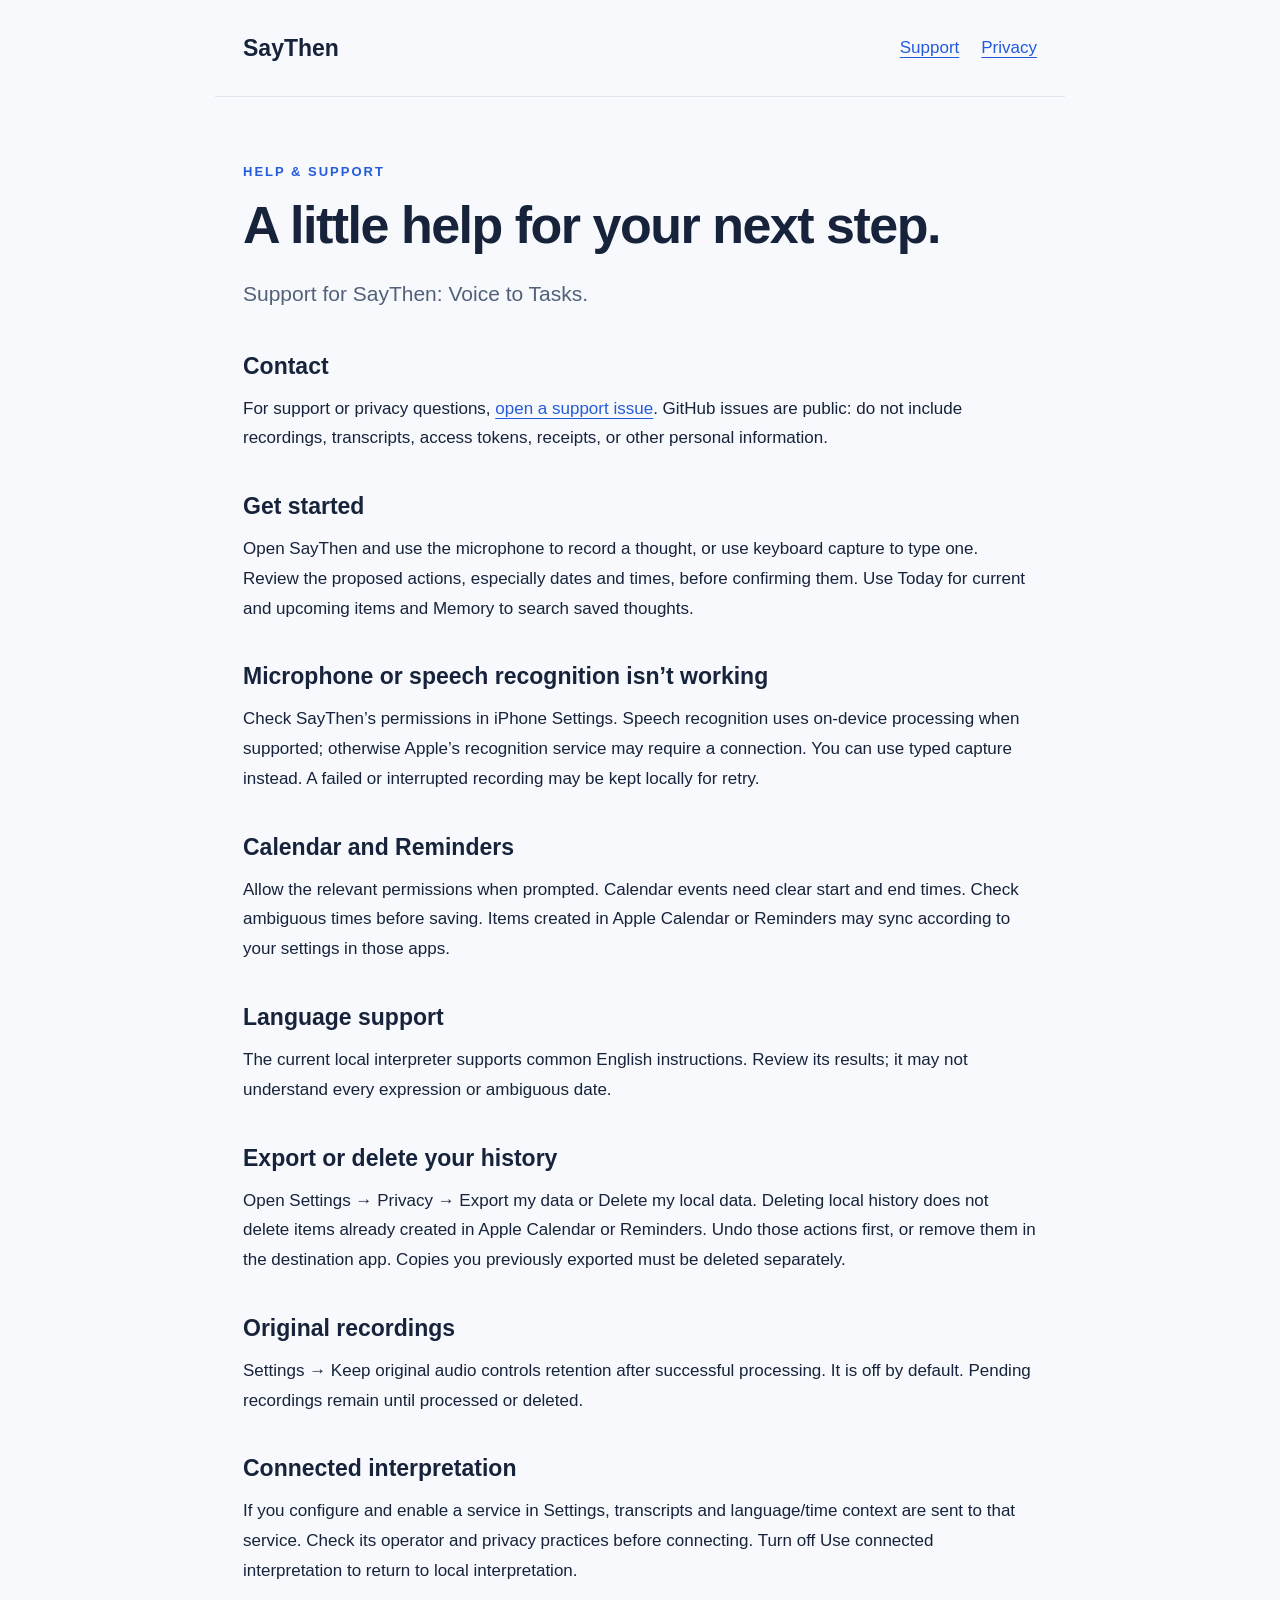
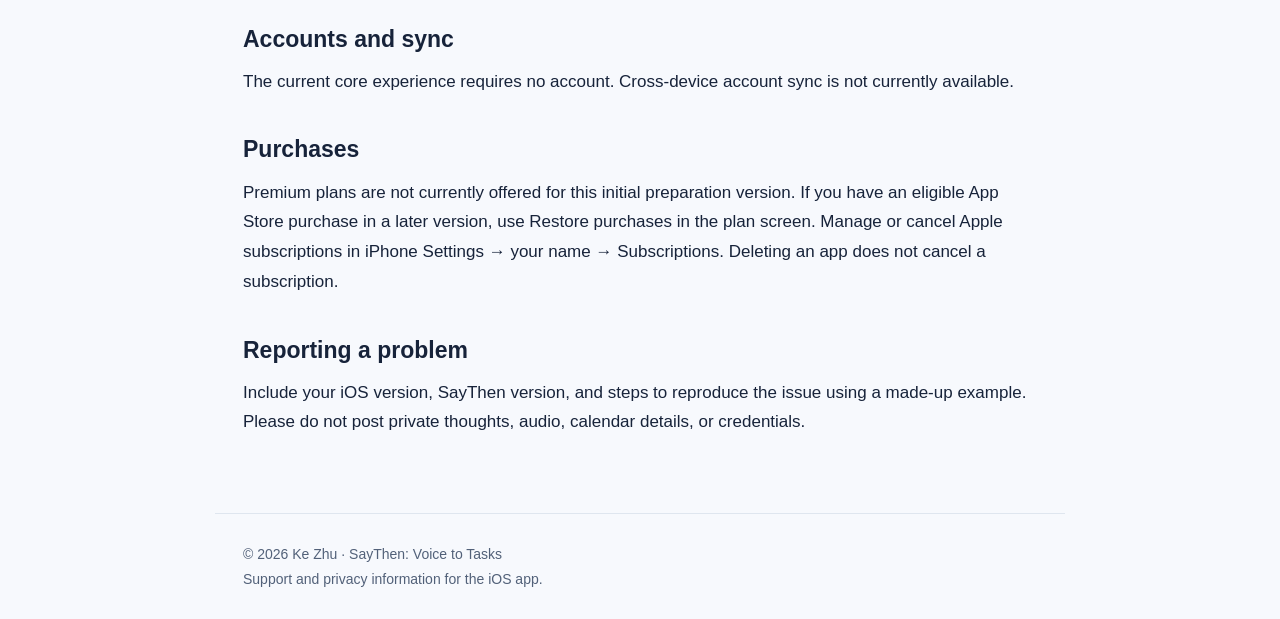
==== support/index.html @ 4a983cf8 "Add SayThen public support/index.html" ====
<!doctype html><html lang="en"><head><meta charset="utf-8"><meta name="viewport" content="width=device-width, initial-scale=1"><meta name="description" content="Support for SayThen: Voice to Tasks."><title>Support · SayThen</title><link rel="stylesheet" href="../style.css"></head><body><header><a href="../">SayThen</a><nav aria-label="Main"><a href="../support/">Support</a><a href="../privacy/">Privacy</a></nav></header><main><p class="eyebrow">Help &amp; support</p><h1>A little help for your next step.</h1><p class="lead">Support for SayThen: Voice to Tasks.</p><h2>Contact</h2><p>For support or privacy questions, <a href="https://github.com/lemon-tea-ai/saythen/issues/new">open a support issue</a>. GitHub issues are public: do not include recordings, transcripts, access tokens, receipts, or other personal information.</p><h2>Get started</h2><p>Open SayThen and use the microphone to record a thought, or use keyboard capture to type one. Review the proposed actions, especially dates and times, before confirming them. Use Today for current and upcoming items and Memory to search saved thoughts.</p><h2>Microphone or speech recognition isn’t working</h2><p>Check SayThen’s permissions in iPhone Settings. Speech recognition uses on-device processing when supported; otherwise Apple’s recognition service may require a connection. You can use typed capture instead. A failed or interrupted recording may be kept locally for retry.</p><h2>Calendar and Reminders</h2><p>Allow the relevant permissions when prompted. Calendar events need clear start and end times. Check ambiguous times before saving. Items created in Apple Calendar or Reminders may sync according to your settings in those apps.</p><h2>Language support</h2><p>The current local interpreter supports common English instructions. Review its results; it may not understand every expression or ambiguous date.</p><h2>Export or delete your history</h2><p>Open Settings → Privacy → Export my data or Delete my local data. Deleting local history does not delete items already created in Apple Calendar or Reminders. Undo those actions first, or remove them in the destination app. Copies you previously exported must be deleted separately.</p><h2>Original recordings</h2><p>Settings → Keep original audio controls retention after successful processing. It is off by default. Pending recordings remain until processed or deleted.</p><h2>Connected interpretation</h2><p>If you configure and enable a service in Settings, transcripts and language/time context are sent to that service. Check its operator and privacy practices before connecting. Turn off Use connected interpretation to return to local interpretation.</p><h2>Accounts and sync</h2><p>The current core experience requires no account. Cross-device account sync is not currently available.</p><h2>Purchases</h2><p>Premium plans are not currently offered for this initial preparation version. If you have an eligible App Store purchase in a later version, use Restore purchases in the plan screen. Manage or cancel Apple subscriptions in iPhone Settings → your name → Subscriptions. Deleting an app does not cancel a subscription.</p><h2>Reporting a problem</h2><p>Include your iOS version, SayThen version, and steps to reproduce the issue using a made-up example. Please do not post private thoughts, audio, calendar details, or credentials.</p></main><footer>© 2026 Ke Zhu · SayThen: Voice to Tasks<br>Support and privacy information for the iOS app.</footer></body></html>
---- style.css ----
:root{color-scheme:light;--ink:#17233a;--muted:#526179;--blue:#245bdb;--line:#dfe6ef}*{box-sizing:border-box}body{margin:0;background:#f7f9fd;color:var(--ink);font:17px/1.75 -apple-system,BlinkMacSystemFont,"Segoe UI",sans-serif}header,main,footer{max-width:850px;margin:auto;padding:28px}header{display:flex;justify-content:space-between;align-items:center;gap:20px;border-bottom:1px solid var(--line)}header>a{font-size:23px;font-weight:750;text-decoration:none;color:var(--ink)}nav{display:flex;gap:22px}a{color:var(--blue);text-underline-offset:4px}main{padding-top:52px;padding-bottom:64px}h1{font-size:clamp(32px,6vw,52px);line-height:1.15;letter-spacing:-1.5px;margin:0 0 20px}h2{font-size:23px;line-height:1.35;margin:38px 0 12px}p,ul{margin:12px 0}.eyebrow{color:var(--blue);font-size:13px;font-weight:700;text-transform:uppercase;letter-spacing:2px}.lead{font-size:21px;color:var(--muted)}.card{padding:22px 26px;background:white;border:1px solid var(--line);border-radius:18px;margin:26px 0}.meta,footer{font-size:14px;color:var(--muted)}footer{border-top:1px solid var(--line)}a:focus-visible{outline:3px solid var(--blue);outline-offset:5px}@media(max-width:480px){header{align-items:flex-start;flex-direction:column;gap:8px}header,main,footer{padding-left:22px;padding-right:22px}}
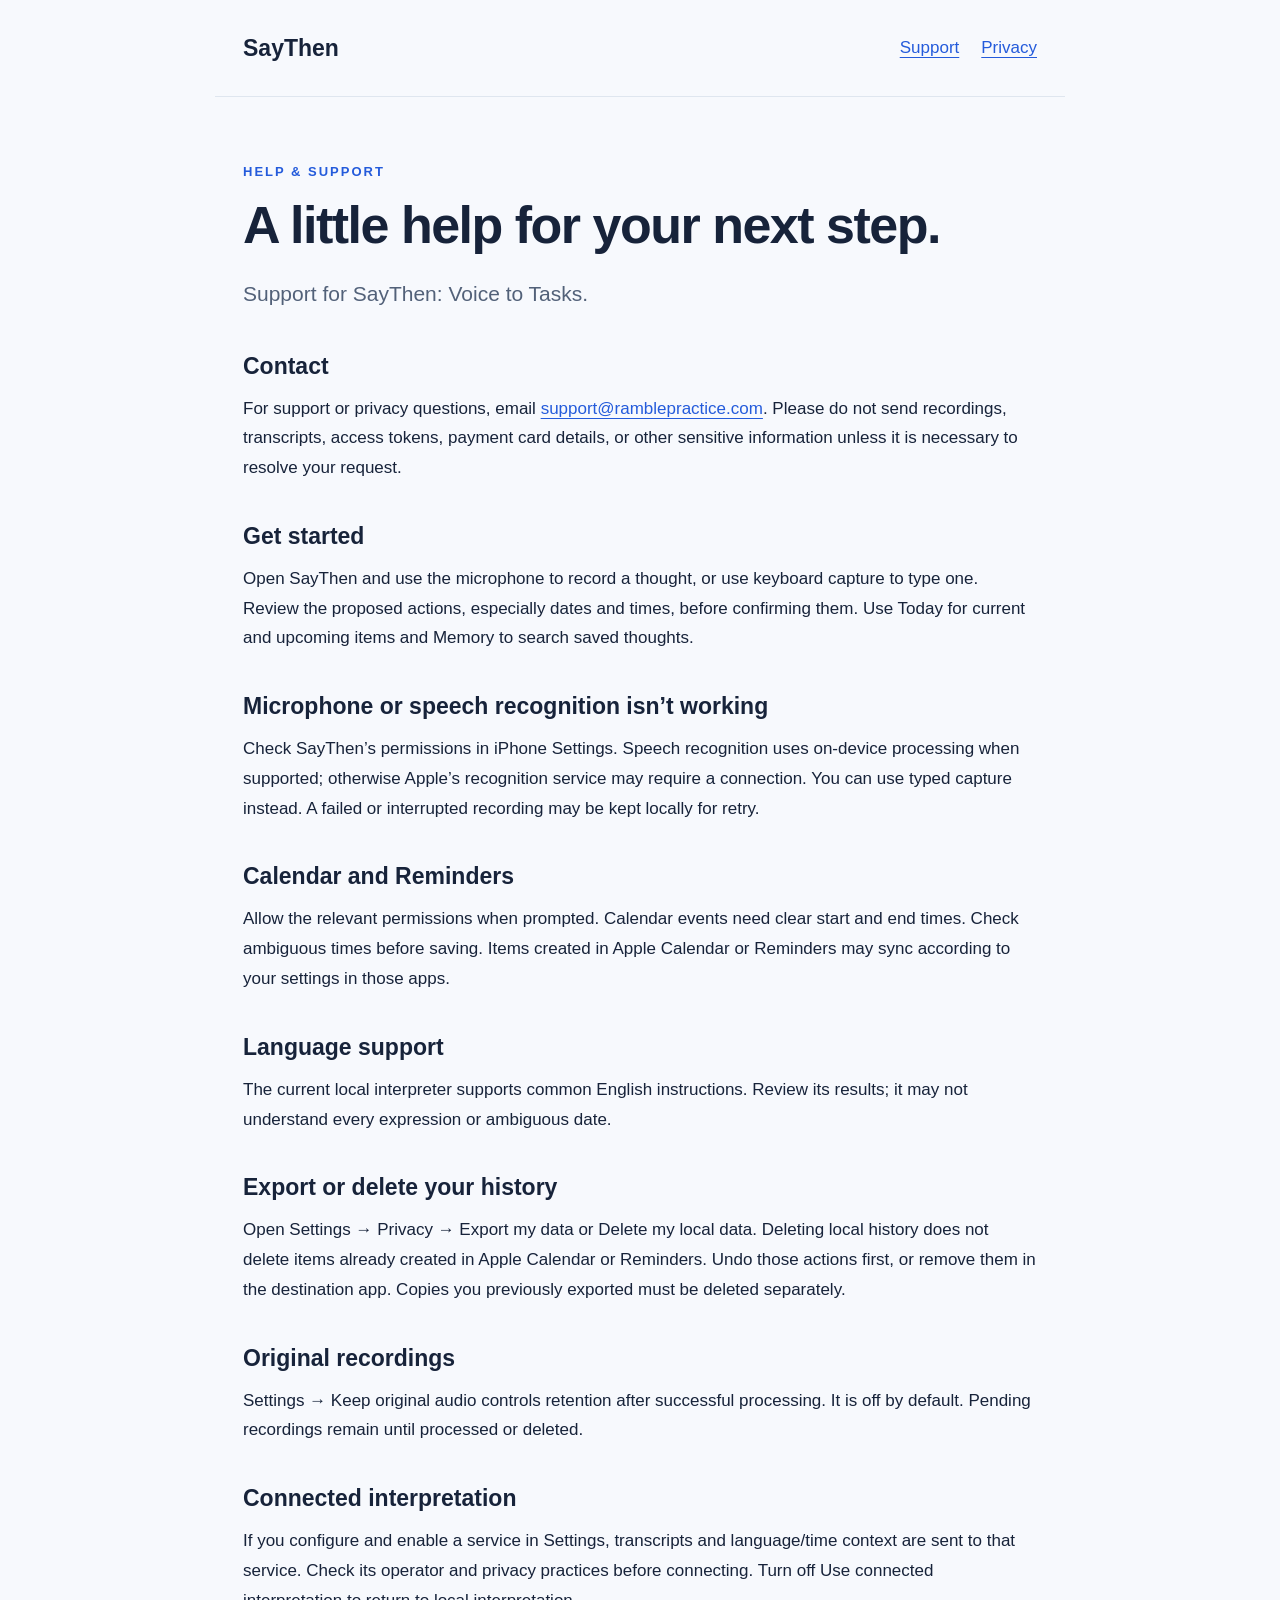
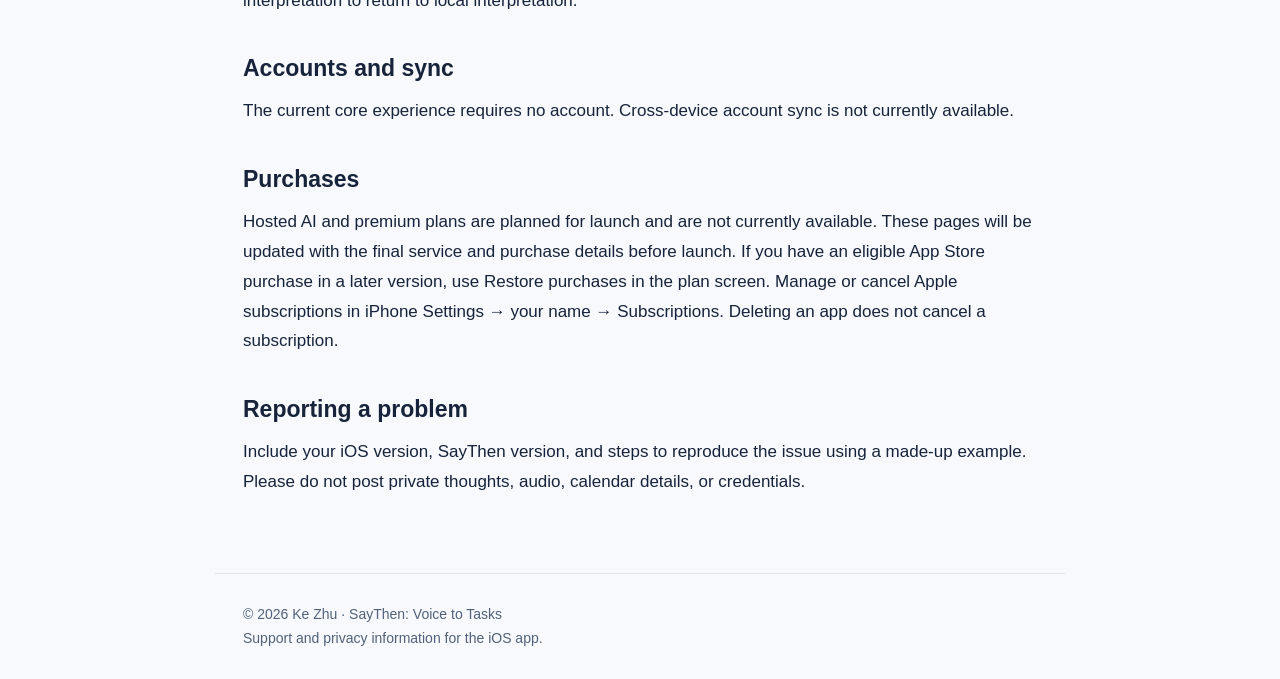
==== commit 231de8d8: "Update approved SayThen support contact and launch status" ====
--- a/support/index.html
+++ b/support/index.html
@@ -1 +1 @@
-<!doctype html><html lang="en"><head><meta charset="utf-8"><meta name="viewport" content="width=device-width, initial-scale=1"><meta name="description" content="Support for SayThen: Voice to Tasks."><title>Support · SayThen</title><link rel="stylesheet" href="../style.css"></head><body><header><a href="../">SayThen</a><nav aria-label="Main"><a href="../support/">Support</a><a href="../privacy/">Privacy</a></nav></header><main><p class="eyebrow">Help &amp; support</p><h1>A little help for your next step.</h1><p class="lead">Support for SayThen: Voice to Tasks.</p><h2>Contact</h2><p>For support or privacy questions, <a href="https://github.com/lemon-tea-ai/saythen/issues/new">open a support issue</a>. GitHub issues are public: do not include recordings, transcripts, access tokens, receipts, or other personal information.</p><h2>Get started</h2><p>Open SayThen and use the microphone to record a thought, or use keyboard capture to type one. Review the proposed actions, especially dates and times, before confirming them. Use Today for current and upcoming items and Memory to search saved thoughts.</p><h2>Microphone or speech recognition isn’t working</h2><p>Check SayThen’s permissions in iPhone Settings. Speech recognition uses on-device processing when supported; otherwise Apple’s recognition service may require a connection. You can use typed capture instead. A failed or interrupted recording may be kept locally for retry.</p><h2>Calendar and Reminders</h2><p>Allow the relevant permissions when prompted. Calendar events need clear start and end times. Check ambiguous times before saving. Items created in Apple Calendar or Reminders may sync according to your settings in those apps.</p><h2>Language support</h2><p>The current local interpreter supports common English instructions. Review its results; it may not understand every expression or ambiguous date.</p><h2>Export or delete your history</h2><p>Open Settings → Privacy → Export my data or Delete my local data. Deleting local history does not delete items already created in Apple Calendar or Reminders. Undo those actions first, or remove them in the destination app. Copies you previously exported must be deleted separately.</p><h2>Original recordings</h2><p>Settings → Keep original audio controls retention after successful processing. It is off by default. Pending recordings remain until processed or deleted.</p><h2>Connected interpretation</h2><p>If you configure and enable a service in Settings, transcripts and language/time context are sent to that service. Check its operator and privacy practices before connecting. Turn off Use connected interpretation to return to local interpretation.</p><h2>Accounts and sync</h2><p>The current core experience requires no account. Cross-device account sync is not currently available.</p><h2>Purchases</h2><p>Premium plans are not currently offered for this initial preparation version. If you have an eligible App Store purchase in a later version, use Restore purchases in the plan screen. Manage or cancel Apple subscriptions in iPhone Settings → your name → Subscriptions. Deleting an app does not cancel a subscription.</p><h2>Reporting a problem</h2><p>Include your iOS version, SayThen version, and steps to reproduce the issue using a made-up example. Please do not post private thoughts, audio, calendar details, or credentials.</p></main><footer>© 2026 Ke Zhu · SayThen: Voice to Tasks<br>Support and privacy information for the iOS app.</footer></body></html>+<!doctype html><html lang="en"><head><meta charset="utf-8"><meta name="viewport" content="width=device-width, initial-scale=1"><meta name="description" content="Support for SayThen: Voice to Tasks."><title>Support · SayThen</title><link rel="stylesheet" href="../style.css"></head><body><header><a href="../">SayThen</a><nav aria-label="Main"><a href="../support/">Support</a><a href="../privacy/">Privacy</a></nav></header><main><p class="eyebrow">Help &amp; support</p><h1>A little help for your next step.</h1><p class="lead">Support for SayThen: Voice to Tasks.</p><h2>Contact</h2><p>For support or privacy questions, email <a href="mailto:support@ramblepractice.com">support@ramblepractice.com</a>. Please do not send recordings, transcripts, access tokens, payment card details, or other sensitive information unless it is necessary to resolve your request.</p><h2>Get started</h2><p>Open SayThen and use the microphone to record a thought, or use keyboard capture to type one. Review the proposed actions, especially dates and times, before confirming them. Use Today for current and upcoming items and Memory to search saved thoughts.</p><h2>Microphone or speech recognition isn’t working</h2><p>Check SayThen’s permissions in iPhone Settings. Speech recognition uses on-device processing when supported; otherwise Apple’s recognition service may require a connection. You can use typed capture instead. A failed or interrupted recording may be kept locally for retry.</p><h2>Calendar and Reminders</h2><p>Allow the relevant permissions when prompted. Calendar events need clear start and end times. Check ambiguous times before saving. Items created in Apple Calendar or Reminders may sync according to your settings in those apps.</p><h2>Language support</h2><p>The current local interpreter supports common English instructions. Review its results; it may not understand every expression or ambiguous date.</p><h2>Export or delete your history</h2><p>Open Settings → Privacy → Export my data or Delete my local data. Deleting local history does not delete items already created in Apple Calendar or Reminders. Undo those actions first, or remove them in the destination app. Copies you previously exported must be deleted separately.</p><h2>Original recordings</h2><p>Settings → Keep original audio controls retention after successful processing. It is off by default. Pending recordings remain until processed or deleted.</p><h2>Connected interpretation</h2><p>If you configure and enable a service in Settings, transcripts and language/time context are sent to that service. Check its operator and privacy practices before connecting. Turn off Use connected interpretation to return to local interpretation.</p><h2>Accounts and sync</h2><p>The current core experience requires no account. Cross-device account sync is not currently available.</p><h2>Purchases</h2><p>Hosted AI and premium plans are planned for launch and are not currently available. These pages will be updated with the final service and purchase details before launch. If you have an eligible App Store purchase in a later version, use Restore purchases in the plan screen. Manage or cancel Apple subscriptions in iPhone Settings → your name → Subscriptions. Deleting an app does not cancel a subscription.</p><h2>Reporting a problem</h2><p>Include your iOS version, SayThen version, and steps to reproduce the issue using a made-up example. Please do not post private thoughts, audio, calendar details, or credentials.</p></main><footer>© 2026 Ke Zhu · SayThen: Voice to Tasks<br>Support and privacy information for the iOS app.</footer></body></html>
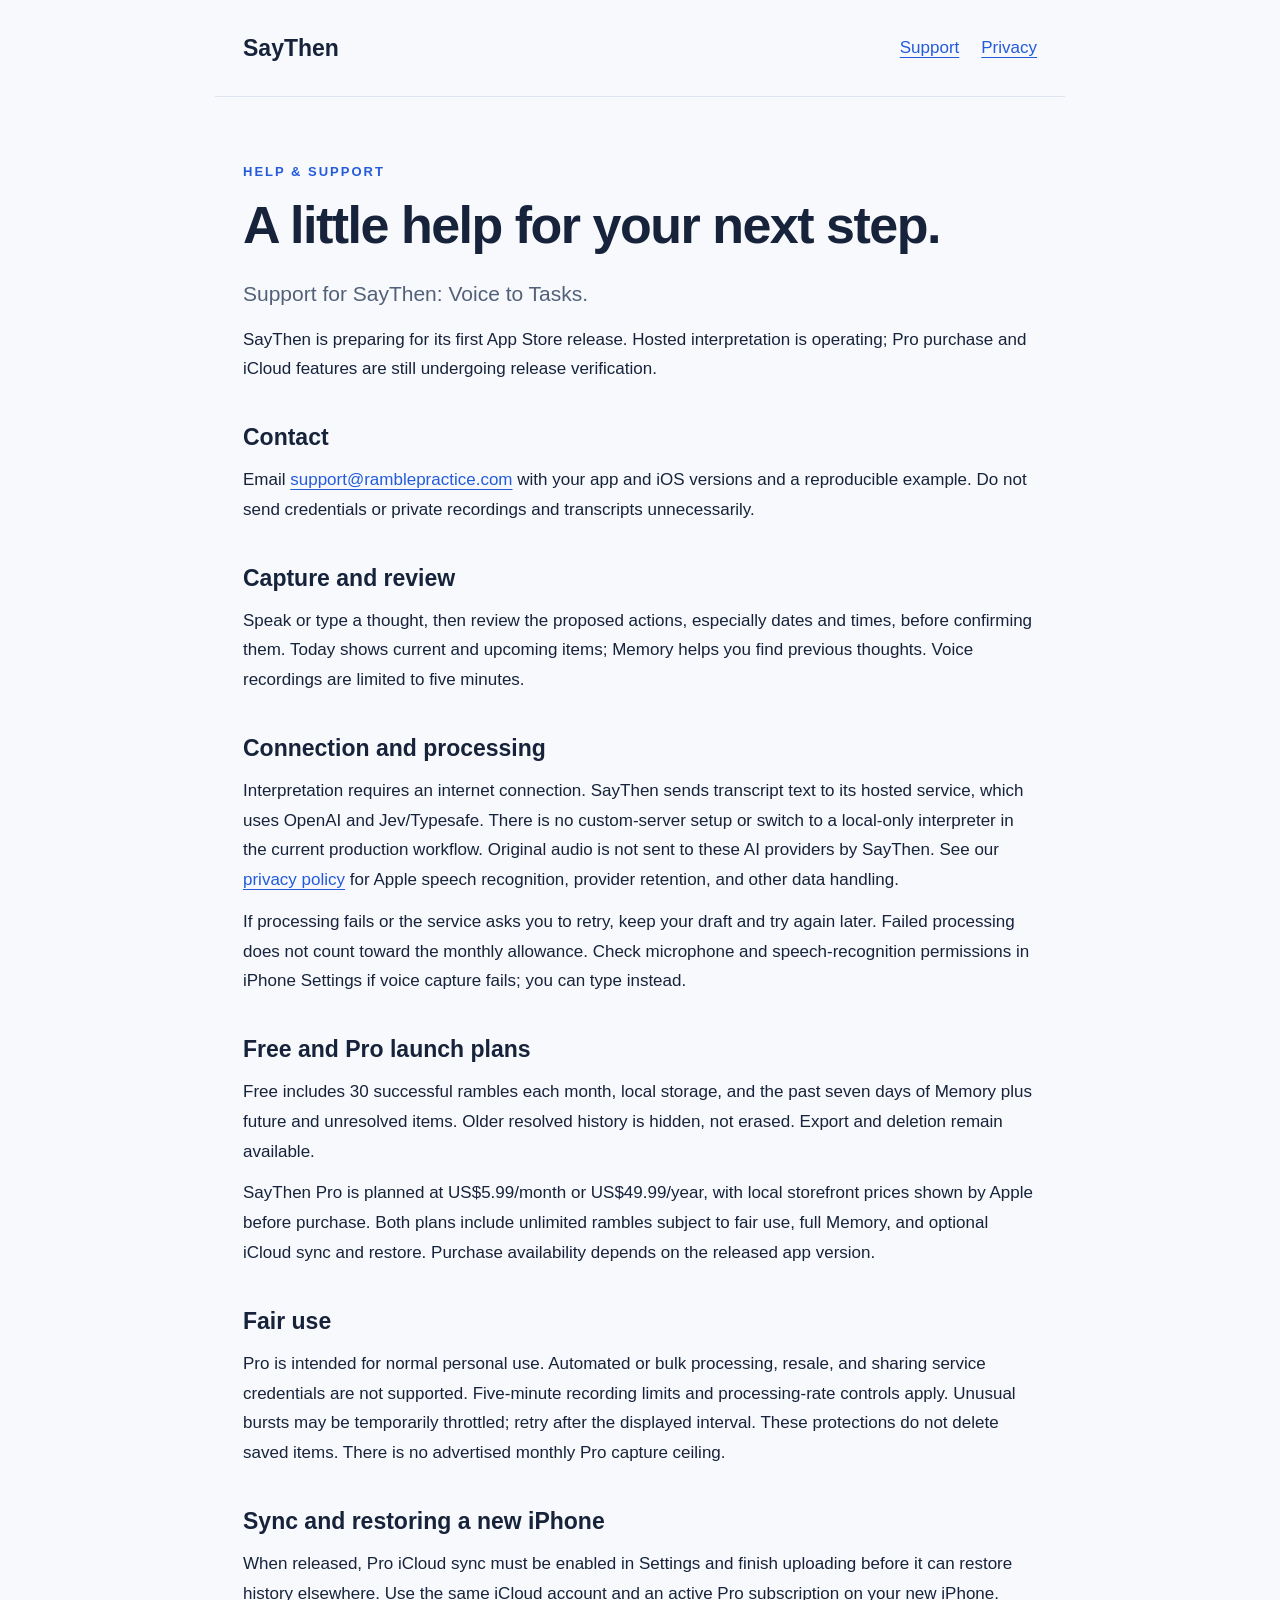
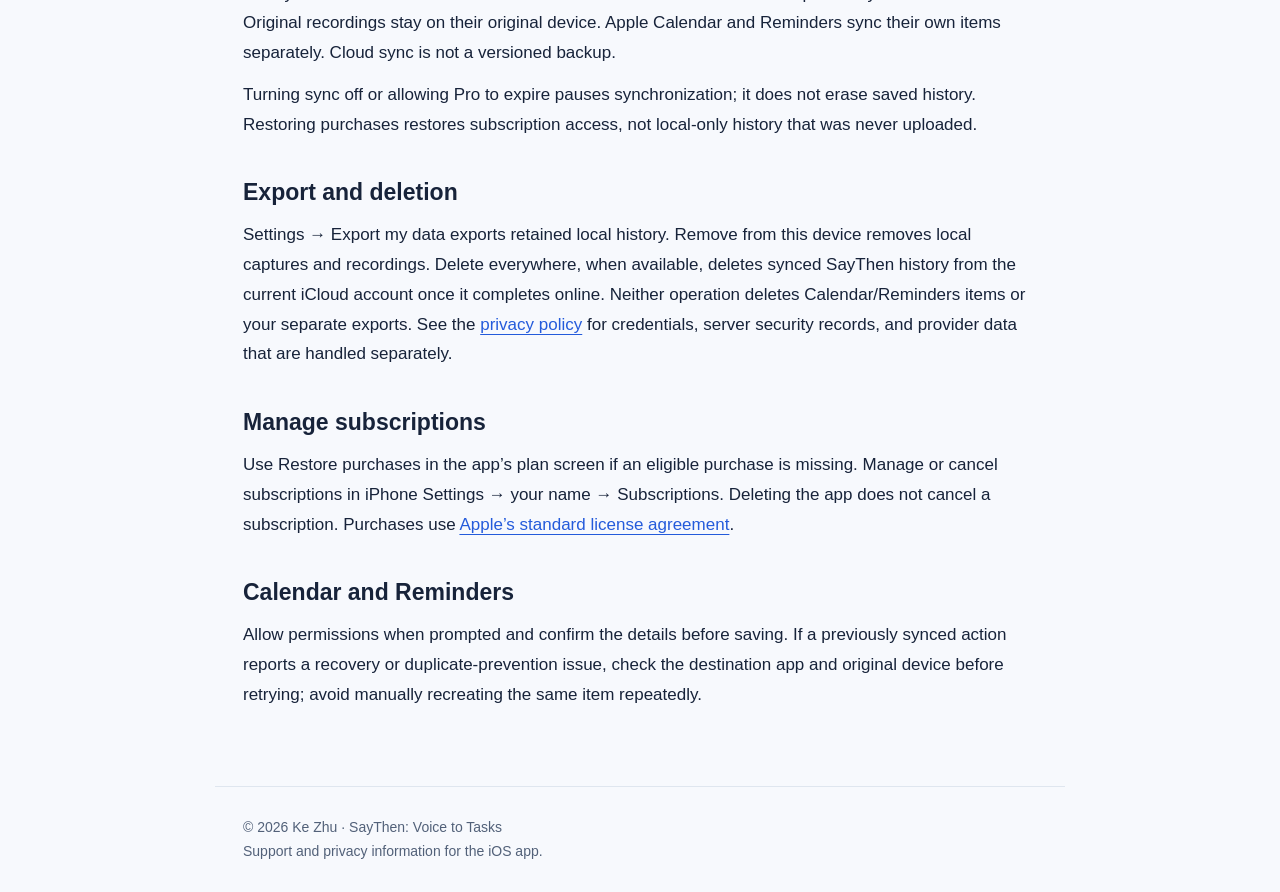
==== commit 9fdb21c1: "Update SayThen hosted-service privacy and support disclosures" ====
--- a/support/index.html
+++ b/support/index.html
@@ -1 +1,15 @@
-<!doctype html><html lang="en"><head><meta charset="utf-8"><meta name="viewport" content="width=device-width, initial-scale=1"><meta name="description" content="Support for SayThen: Voice to Tasks."><title>Support · SayThen</title><link rel="stylesheet" href="../style.css"></head><body><header><a href="../">SayThen</a><nav aria-label="Main"><a href="../support/">Support</a><a href="../privacy/">Privacy</a></nav></header><main><p class="eyebrow">Help &amp; support</p><h1>A little help for your next step.</h1><p class="lead">Support for SayThen: Voice to Tasks.</p><h2>Contact</h2><p>For support or privacy questions, email <a href="mailto:support@ramblepractice.com">support@ramblepractice.com</a>. Please do not send recordings, transcripts, access tokens, payment card details, or other sensitive information unless it is necessary to resolve your request.</p><h2>Get started</h2><p>Open SayThen and use the microphone to record a thought, or use keyboard capture to type one. Review the proposed actions, especially dates and times, before confirming them. Use Today for current and upcoming items and Memory to search saved thoughts.</p><h2>Microphone or speech recognition isn’t working</h2><p>Check SayThen’s permissions in iPhone Settings. Speech recognition uses on-device processing when supported; otherwise Apple’s recognition service may require a connection. You can use typed capture instead. A failed or interrupted recording may be kept locally for retry.</p><h2>Calendar and Reminders</h2><p>Allow the relevant permissions when prompted. Calendar events need clear start and end times. Check ambiguous times before saving. Items created in Apple Calendar or Reminders may sync according to your settings in those apps.</p><h2>Language support</h2><p>The current local interpreter supports common English instructions. Review its results; it may not understand every expression or ambiguous date.</p><h2>Export or delete your history</h2><p>Open Settings → Privacy → Export my data or Delete my local data. Deleting local history does not delete items already created in Apple Calendar or Reminders. Undo those actions first, or remove them in the destination app. Copies you previously exported must be deleted separately.</p><h2>Original recordings</h2><p>Settings → Keep original audio controls retention after successful processing. It is off by default. Pending recordings remain until processed or deleted.</p><h2>Connected interpretation</h2><p>If you configure and enable a service in Settings, transcripts and language/time context are sent to that service. Check its operator and privacy practices before connecting. Turn off Use connected interpretation to return to local interpretation.</p><h2>Accounts and sync</h2><p>The current core experience requires no account. Cross-device account sync is not currently available.</p><h2>Purchases</h2><p>Hosted AI and premium plans are planned for launch and are not currently available. These pages will be updated with the final service and purchase details before launch. If you have an eligible App Store purchase in a later version, use Restore purchases in the plan screen. Manage or cancel Apple subscriptions in iPhone Settings → your name → Subscriptions. Deleting an app does not cancel a subscription.</p><h2>Reporting a problem</h2><p>Include your iOS version, SayThen version, and steps to reproduce the issue using a made-up example. Please do not post private thoughts, audio, calendar details, or credentials.</p></main><footer>© 2026 Ke Zhu · SayThen: Voice to Tasks<br>Support and privacy information for the iOS app.</footer></body></html>+<!doctype html><html lang="en"><head><meta charset="utf-8"><meta name="viewport" content="width=device-width, initial-scale=1"><meta name="description" content="Support for SayThen: Voice to Tasks."><title>Support · SayThen</title><link rel="stylesheet" href="../style.css"></head><body><header><a href="../">SayThen</a><nav aria-label="Main"><a href="../support/">Support</a><a href="../privacy/">Privacy</a></nav></header><main><p class="eyebrow">Help &amp; support</p><h1>A little help for your next step.</h1>
+<p class="lead">Support for SayThen: Voice to Tasks.</p>
+<p>SayThen is preparing for its first App Store release. Hosted interpretation is operating; Pro purchase and iCloud features are still undergoing release verification.</p>
+<h2>Contact</h2><p>Email <a href="mailto:support@ramblepractice.com">support@ramblepractice.com</a> with your app and iOS versions and a reproducible example. Do not send credentials or private recordings and transcripts unnecessarily.</p>
+<h2>Capture and review</h2><p>Speak or type a thought, then review the proposed actions, especially dates and times, before confirming them. Today shows current and upcoming items; Memory helps you find previous thoughts. Voice recordings are limited to five minutes.</p>
+<h2>Connection and processing</h2><p>Interpretation requires an internet connection. SayThen sends transcript text to its hosted service, which uses OpenAI and Jev/Typesafe. There is no custom-server setup or switch to a local-only interpreter in the current production workflow. Original audio is not sent to these AI providers by SayThen. See our <a href="../privacy/">privacy policy</a> for Apple speech recognition, provider retention, and other data handling.</p>
+<p>If processing fails or the service asks you to retry, keep your draft and try again later. Failed processing does not count toward the monthly allowance. Check microphone and speech-recognition permissions in iPhone Settings if voice capture fails; you can type instead.</p>
+<h2>Free and Pro launch plans</h2><p>Free includes 30 successful rambles each month, local storage, and the past seven days of Memory plus future and unresolved items. Older resolved history is hidden, not erased. Export and deletion remain available.</p>
+<p>SayThen Pro is planned at US$5.99/month or US$49.99/year, with local storefront prices shown by Apple before purchase. Both plans include unlimited rambles subject to fair use, full Memory, and optional iCloud sync and restore. Purchase availability depends on the released app version.</p>
+<h2>Fair use</h2><p>Pro is intended for normal personal use. Automated or bulk processing, resale, and sharing service credentials are not supported. Five-minute recording limits and processing-rate controls apply. Unusual bursts may be temporarily throttled; retry after the displayed interval. These protections do not delete saved items. There is no advertised monthly Pro capture ceiling.</p>
+<h2>Sync and restoring a new iPhone</h2><p>When released, Pro iCloud sync must be enabled in Settings and finish uploading before it can restore history elsewhere. Use the same iCloud account and an active Pro subscription on your new iPhone. Original recordings stay on their original device. Apple Calendar and Reminders sync their own items separately. Cloud sync is not a versioned backup.</p>
+<p>Turning sync off or allowing Pro to expire pauses synchronization; it does not erase saved history. Restoring purchases restores subscription access, not local-only history that was never uploaded.</p>
+<h2>Export and deletion</h2><p>Settings → Export my data exports retained local history. Remove from this device removes local captures and recordings. Delete everywhere, when available, deletes synced SayThen history from the current iCloud account once it completes online. Neither operation deletes Calendar/Reminders items or your separate exports. See the <a href="../privacy/">privacy policy</a> for credentials, server security records, and provider data that are handled separately.</p>
+<h2>Manage subscriptions</h2><p>Use Restore purchases in the app’s plan screen if an eligible purchase is missing. Manage or cancel subscriptions in iPhone Settings → your name → Subscriptions. Deleting the app does not cancel a subscription. Purchases use <a href="https://www.apple.com/legal/internet-services/itunes/dev/stdeula/">Apple’s standard license agreement</a>.</p>
+<h2>Calendar and Reminders</h2><p>Allow permissions when prompted and confirm the details before saving. If a previously synced action reports a recovery or duplicate-prevention issue, check the destination app and original device before retrying; avoid manually recreating the same item repeatedly.</p></main><footer>© 2026 Ke Zhu · SayThen: Voice to Tasks<br>Support and privacy information for the iOS app.</footer></body></html>
